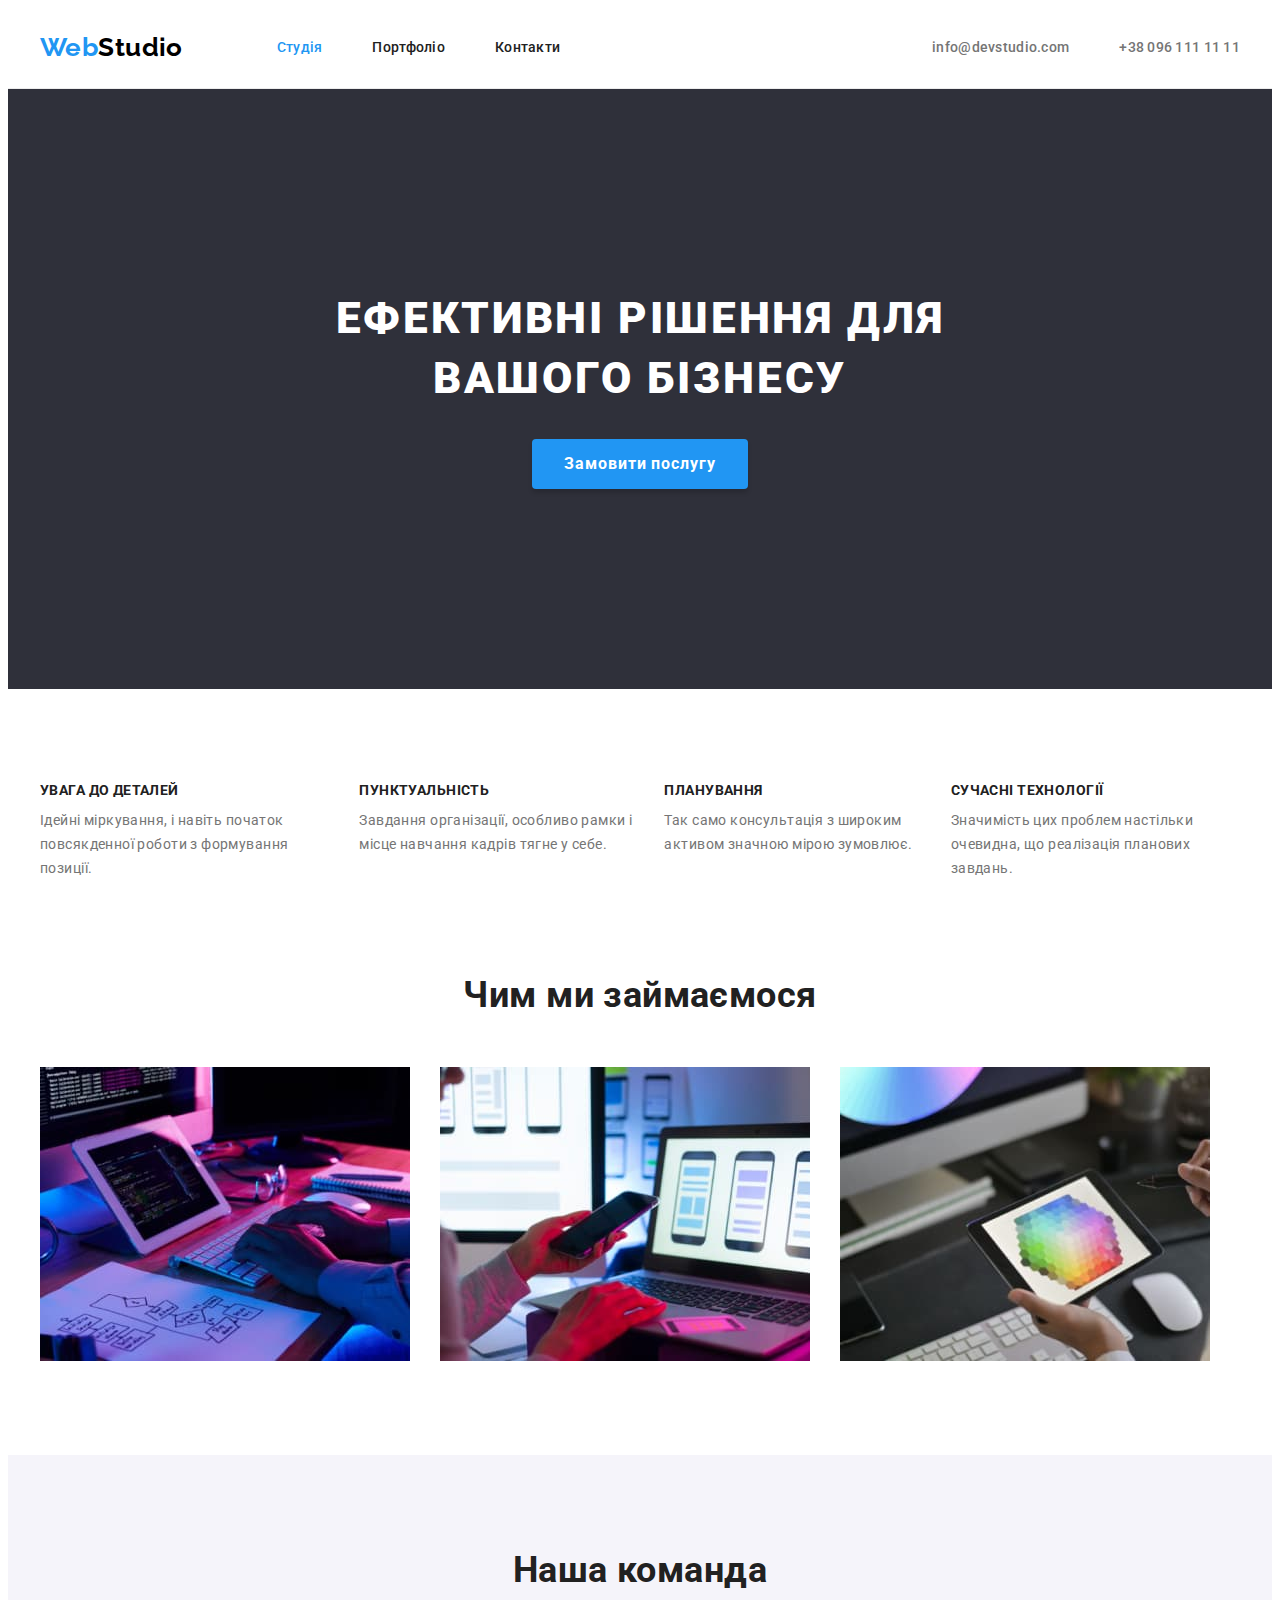
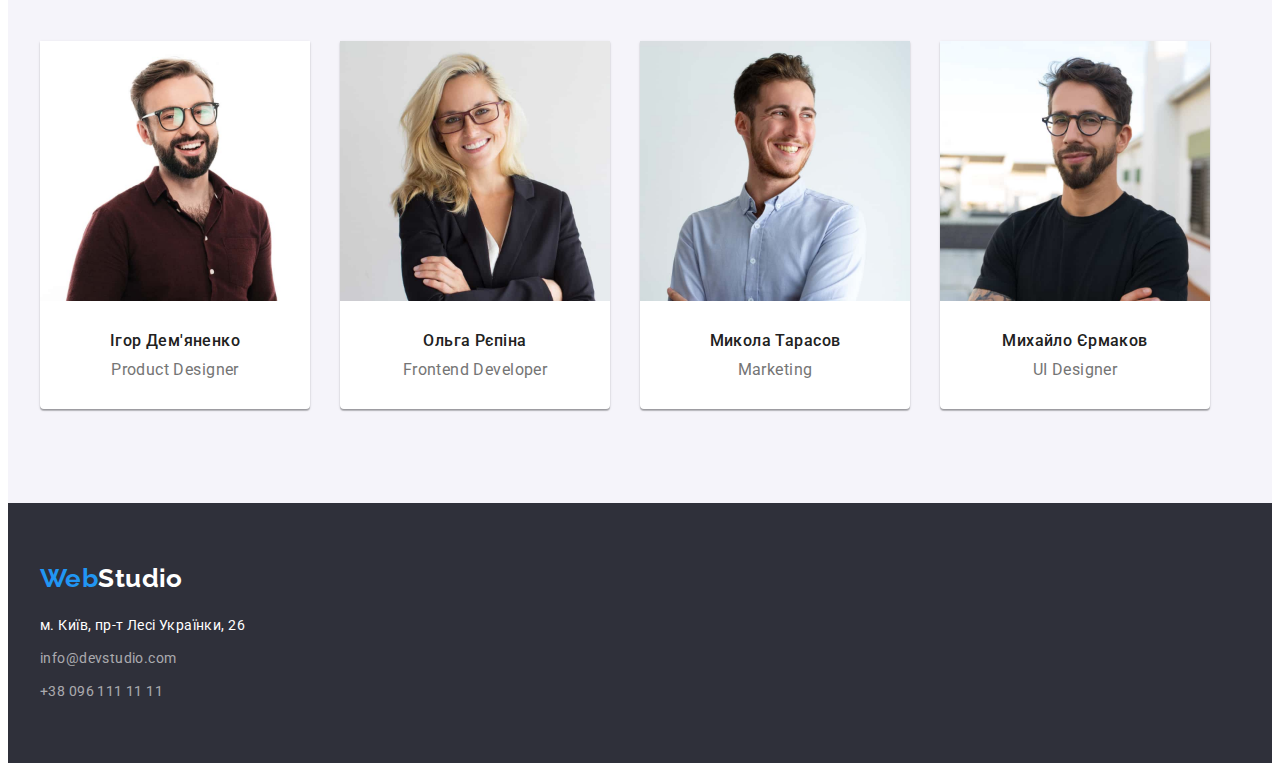
==== index.html @ c1cb9e40 "home_work #3" ====
<!DOCTYPE html>
<html lang="uk">
  <head>
    <meta charset="UTF-8" />
    <meta http-equiv="X-UA-Compatible" content="IE=edge" />
    <meta name="viewport" content="width=device-width, initial-scale=1.0" />
    <title>Document</title>
    <link rel="preconnect" href="https://fonts.googleapis.com" />
    <link rel="preconnect" href="https://fonts.gstatic.com" crossorigin />
    <link
      href="https://fonts.googleapis.com/css2?family=Raleway:wght@700&family=Roboto:wght@400;500;700;900&display=swap"
      rel="stylesheet"
    />
    <link
      rel="stylesheet"
      href="https://cdnjs.cloudflare.com/ajax/libs/modern-normalize/1.1.0/modern-normalize.min.css"
      integrity="sha512-wpPYUAdjBVSE4KJnH1VR1HeZfpl1ub8YT/NKx4PuQ5NmX2tKuGu6U/JRp5y+Y8XG2tV+wKQpNHVUX03MfMFn9Q=="
      crossorigin="anonymous"
      referrerpolicy="no-referrer"
    />
    <link rel="stylesheet" href="./css/style.css" />
  </head>
  <body>
    <!--Header-->
    <header class="header">
      <div class="container flex-header">
        <nav class="nav-list-logo">
          <a class="logo" href="./index.html" lang="en"
            >Web<span class="logo-black">Studio</span></a
          >
          <ul class="list nav-list">
            <li><a class="nav-item current" href="./index.html">Студія</a></li>
            <li><a class="nav-item" href="./portfolio.html">Портфоліо</a></li>
            <li><a class="nav-item" href="">Контакти</a></li>
          </ul>
        </nav>
        <ul class="list contacs-list">
          <li>
            <a class="nav-item contacs" href="mailto:info@devstudio.com"
              >info@devstudio.com</a
            >
          </li>
          <li>
            <a class="nav-item contacs" href="tel:+380961111111"
              >+38 096 111 11 11</a
            >
          </li>
        </ul>
      </div>
    </header>
    <!--Main-->
    <main>
      <!--Hero-->
      <section class="hero">
        <div class="container">
          <h1 class="hero-title">Ефективні рішення для вашого бізнесу</h1>
          <button class="button" type="button">Замовити послугу</button>
        </div>
      </section>
      <!--Our advantages-->
      <section class="advantages">
        <div class="container">
        <h2 class="visually-hidden">Наші переваги</h2>
        <ul class="list advantages-list">
          <li>
            <h3 class="secondary-title">УВАГА ДО ДЕТАЛЕЙ</h3>
            <p class="text">
              Ідейні міркування, і навіть початок повсякденної роботи з
              формування позиції.
            </p>
          </li>
          <li>
            <h3 class="secondary-title">ПУНКТУАЛЬНІСТЬ</h3>
            <p class="text">
              Завдання організації, особливо рамки і місце навчання кадрів тягне
              у себе.
            </p>
          </li>
          <li>
            <h3 class="secondary-title">ПЛАНУВАННЯ</h3>
            <p class="text">
              Так само консультація з широким активом значною мірою зумовлює.
            </p>
          </li>
          <li>
            <h3 class="secondary-title">СУЧАСНІ ТЕХНОЛОГІЇ</h3>
            <p class="text">
              Значимість цих проблем настільки очевидна, що реалізація планових
              завдань.
            </p>
          </li>
        </ul>
      </div>
      </section>
      <!--What do we do?-->
      <section class="examples">
        <div class="container">
        <h2 class="title">Чим ми займаємося</h2>
        <ul class="list examples-list">
          <li>
            <img
              src="./images/desktop.jpg"
              alt="десктопні технології"
              width="370"
              height="294"
            />
          </li>
          <li>
            <img
              src="./images/mobile.jpg"
              alt="мобільні технології"
              width="370"
              height="294"
            />
          </li>
          <li>
            <img
              src="./images/color.jpg"
              alt="глибина кольору"
              width="370"
              height="294"
            />
          </li>
        </ul>
      </section>
      <!--Our team-->
      <section class="team">
      <div class="container">
        <h2 class="title">Наша команда</h2>
        <ul class="list team-list">
          <li class="team-item">
            <img class="team-photo"
              src="./images/Igor.jpg"
              alt="Ігор Дем'яненко"
              width="270"
              height="260"
            />
            <div class="team-inform">
            <h3 class="team-title">Ігор Дем'яненко</h3>
            <p class="team-position">Product Designer</p>
          </div>
        </li>
          <li class="team-item">
            <img class="team-photo"
              src="./images/Olga.jpg"
              alt="Ольга Рєпіна"
              width="270"
              height="260"
            />
            <div class="team-inform">
            <h3 class="team-title">Ольга Рєпіна</h3>
            <p class="team-position">Frontend Developer</p>
          </div>
        </li>
          <li class="team-item">
            <img class="team-photo"
              src="./images/Mykola.jpg"
              alt="Микола Тарасов"
              width="270"
              height="260"
            />
            <div class="team-inform">
            <h3 class="team-title">Микола Тарасов</h3>
            <p class="team-position">Marketing</p>
          </div>
        </li>
          <li class="team-item">
            <img class="team-photo"
              src="./images/Myhailo.jpg"
              alt="Михайло Єрмаков"
              width="270"
              height="260"
            />
            <div class="team-inform">
            <h3 class="team-title">Михайло Єрмаков</h3>
            <p class="team-position">UI Designer</p>
          </div>
        </li>
        </ul>
      </div>
      </section>
    </main>
    <!--Footer-->
    <footer class="footer">
      <div class="container">
      <a class="logo logo-footer" href="./index.html" lang="en"
        >Web<span class="logo-white">Studio</span></a
      >
      <address class="address">
        <a
          class="address-item"
          href="https://goo.gl/maps/dqY5QBXwFPovs5Bk7"
          target="_blank"
          rel="noopener noreferrer nofollow"
        >
          м. Київ, пр-т Лесі Українки, 26</a
        >
        <ul class="list ">
          <li class="footer-address-list">
            <a class="address-list-item" href="mailto:info@devstudio.com"
              >info@devstudio.com</a
            >
          </li>
          <li class="footer-address-list">
            <a class="address-list-item" href="tel:+380961111111"
              >+38 096 111 11 11</a
            >
          </li>
        </ul>
      </address>
    </div>
    </footer>
  </body>
</html>
---- css/style.css ----
:root {
    --main-color: #757575;
    --title-color: #212121;
    --accent-color: #2196F3;
    --white-color: #FFFFFF;
    --background-color: #2F303A;
    --secondary-babackground-color: #F5F4FA;
    --card-background: #FFFFFF;
}

p,
h1,
h2,
h3,
h4,
h5,
h6 {
    margin: 0;
}

ul,
ol {
    margin: 0;
    padding-left: 0;
}

button {
    cursor: pointer;
}

address {
    font-style: normal;
}

img {
    display: block;
}



body {
    font-family: 'Roboto', sans-serif;
    font-weight: 400;
    font-size: 14px;
    line-height: 1.71;
    letter-spacing: 0.03em;

    color: var(--main-color);
    background-color: var(--white-color);
}

.container {
    width: 1200px;
    padding-left: 15px;
    padding-right: 15px;
    margin: 0 auto;
}

/* Header */
.header {
    padding-top: 24px;
    padding-bottom: 25px;
    border-bottom: 1px solid #ECECEC;
}


.logo {
    display: inline-block;

    font-family: 'Raleway', sans-serif;
    font-weight: 700;
    font-size: 26px;
    line-height: 1.19;
    text-decoration: none;

    color: var(--accent-color);

    margin-right: 94px;

}

.logo-black {
    color: #000000;
}

.list {
    list-style: none;
}

.nav-list {
    display: flex;
    gap: 50px;
}

.contacs-list {
    display: flex;
    gap: 50px;
    margin-left: auto;
}

.nav-list-logo {
    display: flex;
    align-items: center;
}

.flex-header {
    display: flex;
    align-items: center;
}

.nav-item {
    font-family: inherit;
    font-weight: 500;
    line-height: 1.14;
    letter-spacing: 0.02em;
    text-decoration: none;

    color: var(--title-color);
}

.nav-item:hover,
.nav-item:focus {
    color: var(--accent-color);
}

.contacs {
    color: var(--main-color);
}

.current {
    color: var(--accent-color);
}

/* Hero */

.hero {
    background-color: var(--background-color);
    text-align: center;
    padding-top: 200px;
    padding-bottom: 200px;
}

.hero-title {
    font-weight: 900;
    font-size: 44px;
    line-height: 1.36;
    text-align: center;
    letter-spacing: 0.06em;
    text-transform: uppercase;

    color: var(--white-color);

    margin-bottom: 30px;
    margin-left: auto;
    margin-right: auto;

    max-width: 696px;
}

.button {
    font-family: inherit;
    font-weight: 700;
    font-size: 16px;
    line-height: 1.88;
    letter-spacing: 0.06em;
    cursor: pointer;
    border: none;
    border-radius: 4px;
    box-shadow: 0px 4px 4px rgba(0, 0, 0, 0.15);

    color: var(--white-color);
    background-color: var(--accent-color);
    padding: 10px 32px;

}


/* Our advantages */


.advantages {
    padding-top: 94px;
    padding-bottom: 94px;
}


.visually-hidden {
    position: absolute;
    width: 1px;
    height: 1px;
    margin: -1px;
    border: 0;
    padding: 0;

    white-space: nowrap;
    clip-path: inset(100%);
    clip: rect(0 0 0 0);
    overflow: hidden;
}

.advantages-list {
    display: flex;
    gap: 30px;
}

.secondary-title {
    font-size: 14px;
    line-height: 1.14;
    text-transform: uppercase;

    color: var(--title-color);
    margin-bottom: 10px;
}


/* What do we do? */

.examples {
    text-align: center;
    padding-bottom: 94px;
}


.title {
    font-size: 36px;
    line-height: 1.17;

    color: var(--title-color);
    margin-bottom: 50px;
}

.examples-list {
    display: flex;
    gap: 30px;
}


/* Our team */

.team {
    background: var(--secondary-babackground-color);
    text-align: center;
    padding-top: 94px;
    padding-bottom: 94px;
}

.team-list {
    display: flex;
    gap: 30px;
}


.team-item {
    width: calc((100%-90px)/4);
    /* height: 368px; */

    background: var(--card-background);

    box-shadow: 0px 1px 3px rgba(0, 0, 0, 0.12),
        0px 1px 1px rgba(0, 0, 0, 0.14),
        0px 2px 1px rgba(0, 0, 0, 0.2);
    border-radius: 0px 0px 4px 4px;
}



.team-inform {
    padding-top: 30px;
    padding-bottom: 30px;
}

.team-title {
    font-weight: 500;
    font-size: 16px;
    line-height: 1.19;

    color: var(--title-color);
    margin-bottom: 10px;
}

.team-position {
    font-size: 16px;
    line-height: 1.19;
}


/* Footer */

.footer {
    background-color: var(--background-color);
    padding-top: 60px;
    padding-bottom: 60px;
}

.logo-footer {
    margin-bottom: 20px;
    margin-right: 0;
}

.logo-white {
    color: var(--white-color);
}


.address-item,
.address-list-item {
    text-decoration: none;
    font-style: normal;

    color: var(--white-color);
}


.footer-address-list {
    margin-top: 9px;
}

.address-list-item {
    color: rgba(255, 255, 255, 0.6);
}

.address-item:hover,
.address-item:focus,
.address-list-item:hover,
.address-list-item:focus {
    color: var(--accent-color);
}



/* Portfolio */

.portfolio {
    padding-top: 94px;
    padding-bottom: 94px;
}

.portfolio-button-list {
    margin-bottom: 50px;
    display: flex;
    gap: 8px;
    justify-content: center;
}


.portfolio-button {
    font-family: inherit;
    font-weight: 500;
    font-size: 16px;
    line-height: 1.62;
    letter-spacing: 0.03em;
    border: 1px transparent;
    border-radius: 4px;
    cursor: pointer;

    color: var(--title-color);
    background-color: var(--secondary-babackground-color);

    padding: 6px 22px;
    min-width: 73px;
}

.portfolio-button:hover,
.portfolio-button:focus {
    background-color: var(--accent-color);
    color: var(--white-color);

    box-shadow: 0px 3px 1px rgba(0, 0, 0, 0.1), 0px 1px 2px rgba(0, 0, 0, 0.08), 0px 2px 2px rgba(0, 0, 0, 0.12);
}

.portfolio-item {
    width: calc((100% - 60px) / 3);
}

.portfolio-list {
    display: flex;
    flex-wrap: wrap;
    gap: 30px;
}


.portfolio-inform {
    padding: 20px 24px;
    border-left: 1px solid #EEEEEE;
    border-right: 1px solid #EEEEEE;
    border-bottom: 1px solid #EEEEEE;
}

.portfolio-title {
    font-size: 18px;
    line-height: 2;
    letter-spacing: 0.06em;

    color: var(--title-color);

    margin-bottom: 4px;
}

.portfolio-text {
    font-size: 16px;
    line-height: 1.88;


}
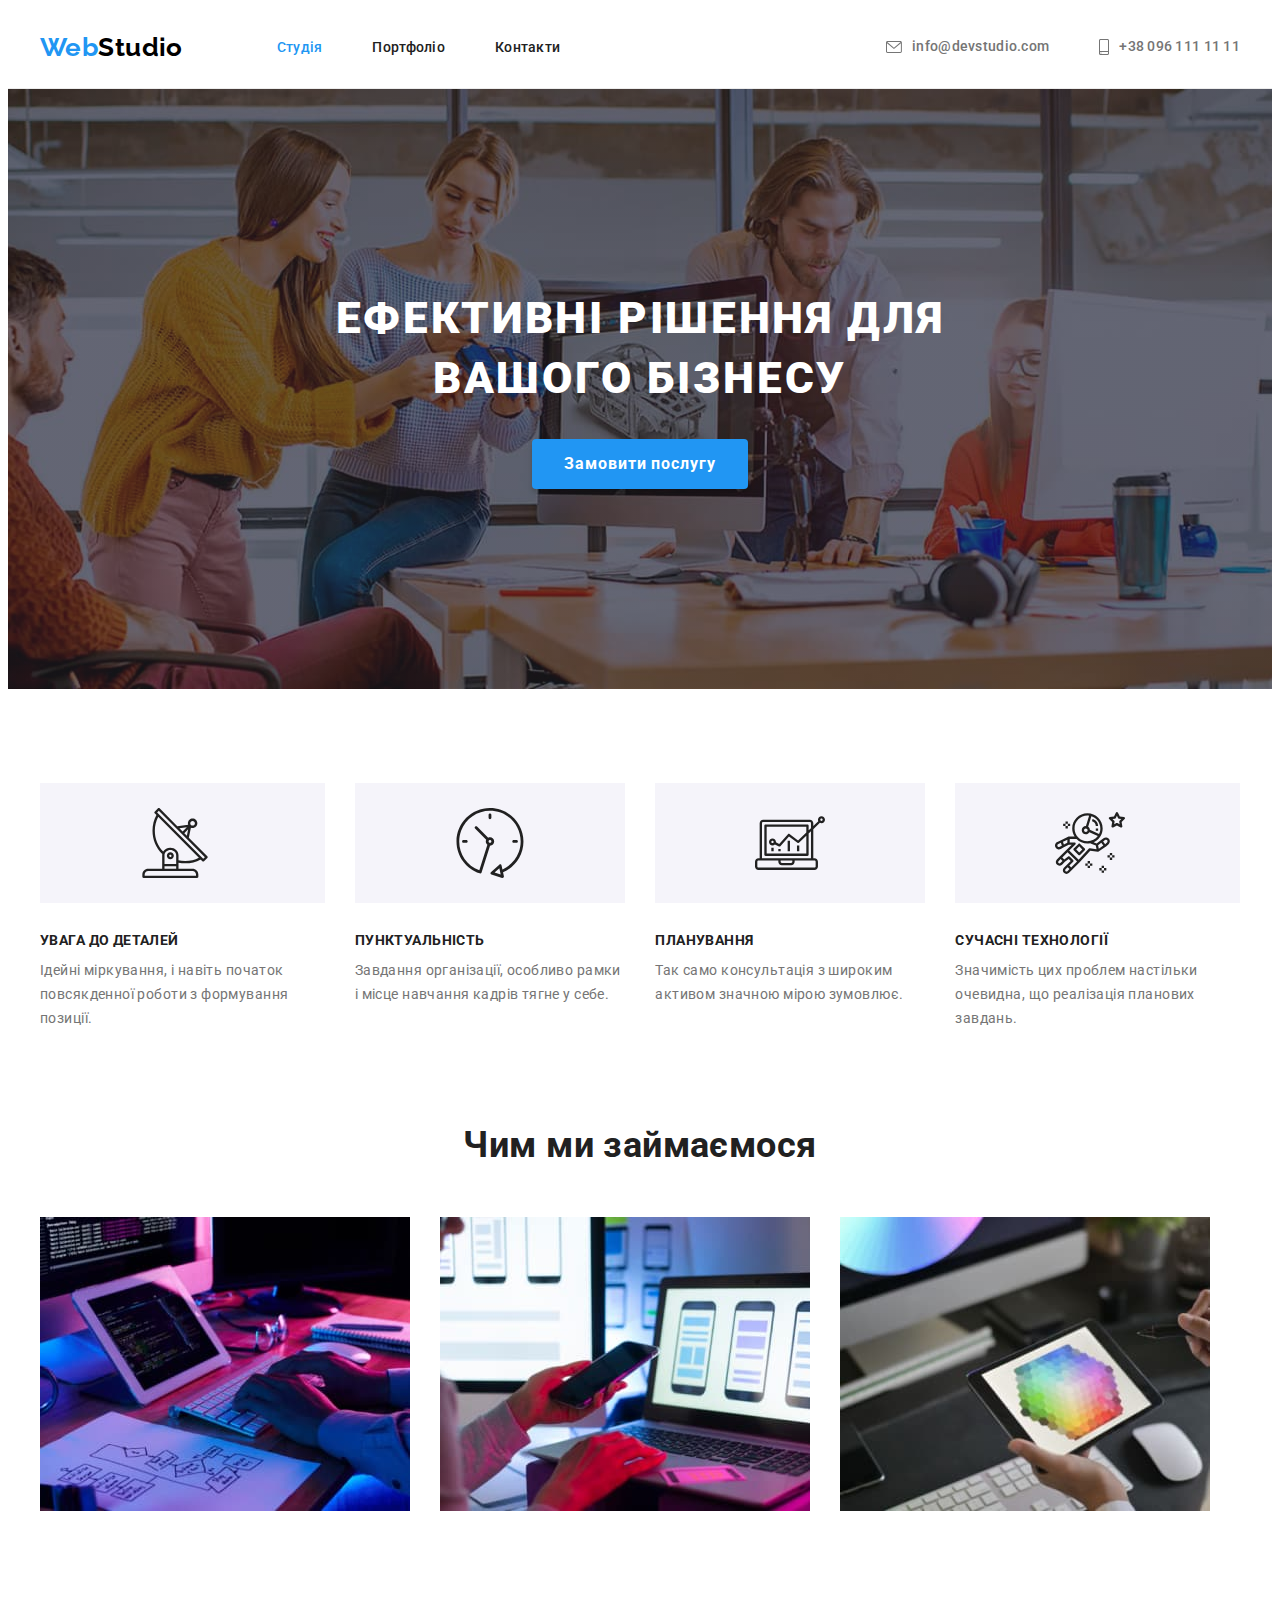
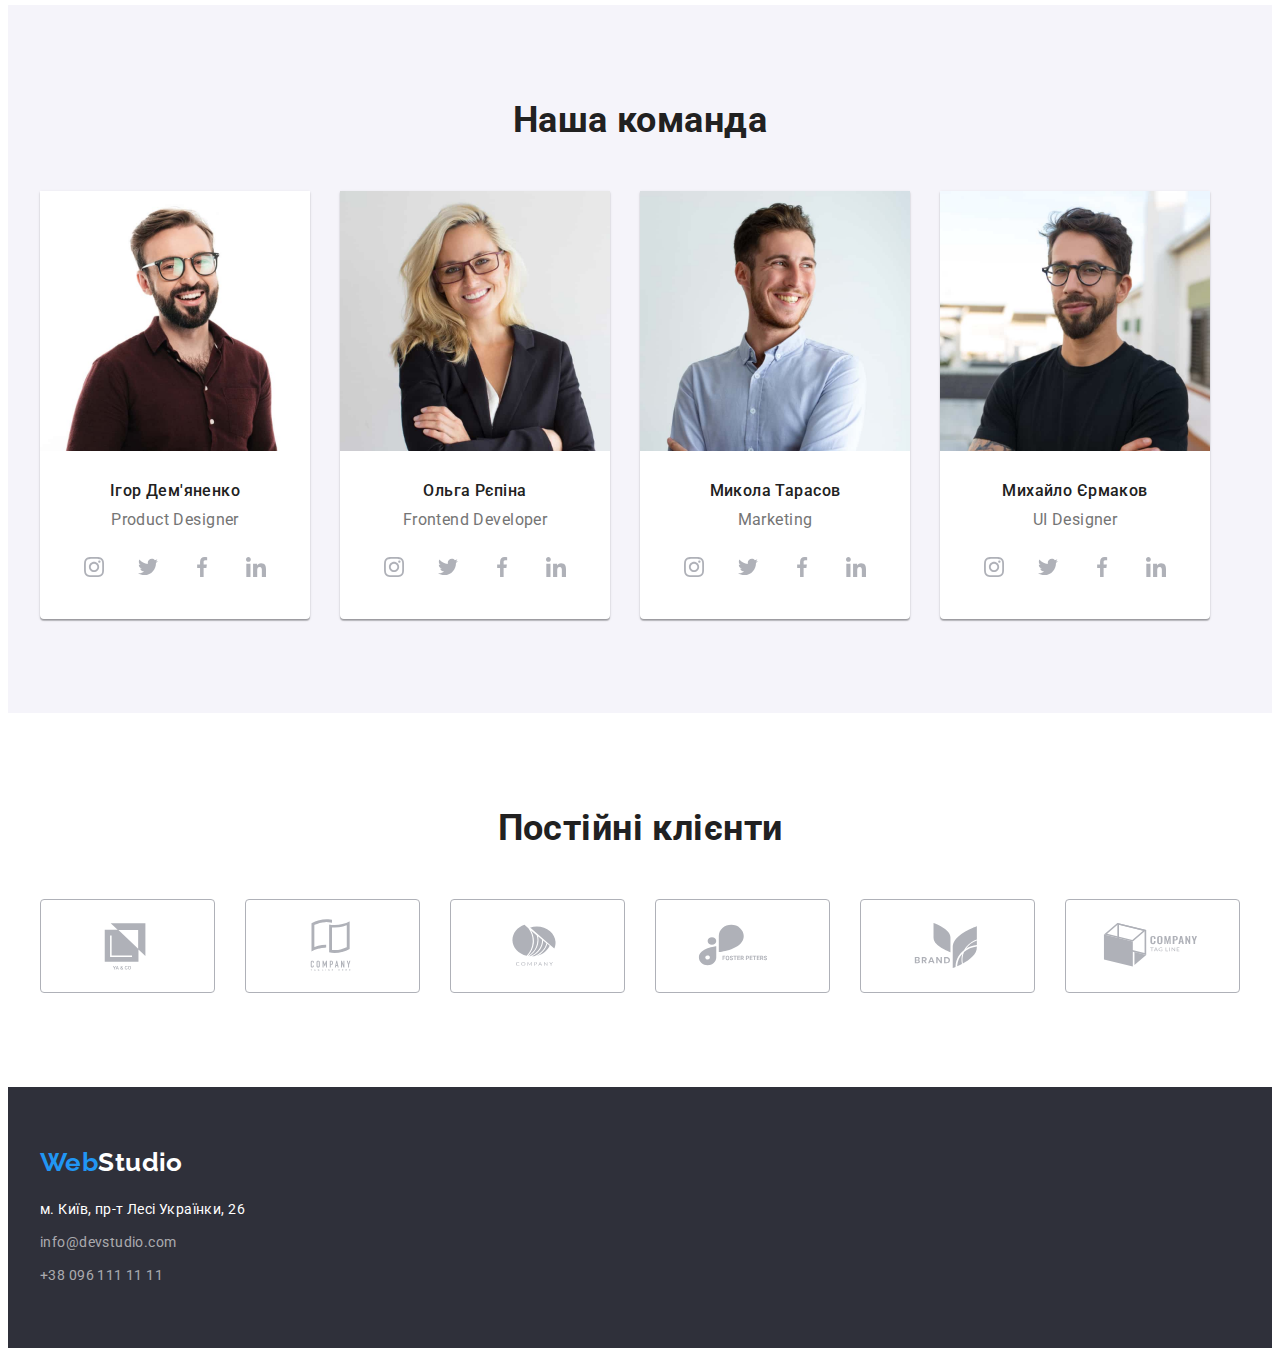
==== commit 6508b727: "index" ====
--- a/index.html
+++ b/index.html
@@ -34,16 +34,26 @@
             <li><a class="nav-item" href="">Контакти</a></li>
           </ul>
         </nav>
-        <ul class="list contacs-list">
-          <li>
-            <a class="nav-item contacs" href="mailto:info@devstudio.com"
-              >info@devstudio.com</a
+            <ul class="list contacs-list">
+          <li>
+            <div class="li">
+               <a class="nav-item contacs nav-icon" href="mailto:info@devstudio.com">  
+                <svg class="svg-mail" width="16px" height="12px">
+                <use href="./images/symbol-defs.svg#icon-envelope"></use>
+              </svg>
+              info@devstudio.com</a
             >
-          </li>
-          <li>
-            <a class="nav-item contacs" href="tel:+380961111111"
-              >+38 096 111 11 11</a
+          </div>
+          </li>
+          <li>
+            <div class="li">
+            <a class="nav-item contacs nav-icon" href="tel:+380961111111">
+              <svg class="svg-tel" width="10px" height="16px">
+                <use href="./images/symbol-defs.svg#icon-smartphone"></use>
+              </svg>
+              +38 096 111 11 11</a
             >
+          </div>
           </li>
         </ul>
       </div>
@@ -62,27 +72,43 @@
         <div class="container">
         <h2 class="visually-hidden">Наші переваги</h2>
         <ul class="list advantages-list">
-          <li>
-            <h3 class="secondary-title">УВАГА ДО ДЕТАЛЕЙ</h3>
+          <li class="advantages-item">
+            <a class="advantages-link" href="">
+              <svg class="advantages-icon" width="70px" height="70px">
+                <use href="./images/symbol-defs.svg#icon-antenna"></use>
+              </svg></a>
+                     <h3 class="secondary-title">УВАГА ДО ДЕТАЛЕЙ</h3>
             <p class="text">
               Ідейні міркування, і навіть початок повсякденної роботи з
               формування позиції.
             </p>
           </li>
-          <li>
+          <li class="advantages-item">
+            <a class="advantages-link" href="">
+              <svg class="advantages-icon" width="70px" height="70px">
+                <use href="./images/symbol-defs.svg#icon-clock"></use>
+              </svg></a>
             <h3 class="secondary-title">ПУНКТУАЛЬНІСТЬ</h3>
             <p class="text">
               Завдання організації, особливо рамки і місце навчання кадрів тягне
               у себе.
             </p>
           </li>
-          <li>
+          <li class="advantages-item">
+            <a class="advantages-link" href="">
+              <svg class="advantages-icon" width="70px" height="70px">
+                <use href="./images/symbol-defs.svg#icon-diagram"></use>
+              </svg></a>
             <h3 class="secondary-title">ПЛАНУВАННЯ</h3>
-            <p class="text">
+       <p class="text">
               Так само консультація з широким активом значною мірою зумовлює.
             </p>
           </li>
-          <li>
+          <li class="advantages-item">
+            <a class="advantages-link" href="">
+              <svg class="advantages-icon" width="70px" height="70px">
+                <use href="./images/symbol-defs.svg#icon-astronaut"></use>
+              </svg></a>
             <h3 class="secondary-title">СУЧАСНІ ТЕХНОЛОГІЇ</h3>
             <p class="text">
               Значимість цих проблем настільки очевидна, що реалізація планових
@@ -138,6 +164,36 @@
             <div class="team-inform">
             <h3 class="team-title">Ігор Дем'яненко</h3>
             <p class="team-position">Product Designer</p>
+            <ul class="list team-networks">
+              <li class="team-networks-item">
+                <a class="team-networks-link" href="">
+                  <svg class="team-networks-icons" width="20px" height="20px">
+                    <use href="./images/symbol-defs.svg#icon-instagram">
+                    </use>
+                  </svg>
+                </a></li>
+                <li class="team-networks-item">
+                  <a class="team-networks-link" href="">
+                    <svg class="team-networks-icons" width="20px" height="20px">
+                      <use href="./images/symbol-defs.svg#icon-twitter">
+                        </use>
+                    </svg>
+                  </a></li>
+                  <li class="team-networks-item">
+                    <a class="team-networks-link" href="">
+                      <svg class="team-networks-icons" width="20px" height="20px">
+                        <use href="./images/symbol-defs.svg#icon-facebook">
+                            </use>
+                      </svg>
+                    </a></li>
+                    <li class="team-networks-item">
+                      <a class="team-networks-link" href="">
+                        <svg class="team-networks-icons" width="20px" height="20px">
+                          <use href="./images/symbol-defs.svg#icon-linkedin">
+                                </use>
+                        </svg>
+                      </a></li>
+            </ul>
           </div>
         </li>
           <li class="team-item">
@@ -150,6 +206,36 @@
             <div class="team-inform">
             <h3 class="team-title">Ольга Рєпіна</h3>
             <p class="team-position">Frontend Developer</p>
+            <ul class="list team-networks">
+              <li class="team-networks-item">
+                <a class="team-networks-link" href="">
+                  <svg class="team-networks-icons" width="20px" height="20px">
+                    <use href="./images/symbol-defs.svg#icon-instagram">
+                    </use>
+                  </svg>
+                </a></li>
+                <li class="team-networks-item">
+                  <a class="team-networks-link" href="">
+                    <svg class="team-networks-icons" width="20px" height="20px">
+                      <use href="./images/symbol-defs.svg#icon-twitter">
+                        </use>
+                    </svg>
+                  </a></li>
+                  <li class="team-networks-item">
+                    <a class="team-networks-link" href="">
+                      <svg class="team-networks-icons" width="20px" height="20px">
+                        <use href="./images/symbol-defs.svg#icon-facebook">
+                            </use>
+                      </svg>
+                    </a></li>
+                    <li class="team-networks-item">
+                      <a class="team-networks-link" href="">
+                        <svg class="team-networks-icons" width="20px" height="20px">
+                          <use href="./images/symbol-defs.svg#icon-linkedin">
+                                </use>
+                        </svg>
+                      </a></li>
+            </ul>
           </div>
         </li>
           <li class="team-item">
@@ -162,6 +248,36 @@
             <div class="team-inform">
             <h3 class="team-title">Микола Тарасов</h3>
             <p class="team-position">Marketing</p>
+            <ul class="list team-networks">
+              <li class="team-networks-item">
+                <a class="team-networks-link" href="">
+                  <svg class="team-networks-icons" width="20px" height="20px">
+                    <use href="./images/symbol-defs.svg#icon-instagram">
+                    </use>
+                  </svg>
+                </a></li>
+                <li class="team-networks-item">
+                  <a class="team-networks-link" href="">
+                    <svg class="team-networks-icons" width="20px" height="20px">
+                      <use href="./images/symbol-defs.svg#icon-twitter">
+                        </use>
+                    </svg>
+                  </a></li>
+                  <li class="team-networks-item">
+                    <a class="team-networks-link" href="">
+                      <svg class="team-networks-icons" width="20px" height="20px">
+                        <use href="./images/symbol-defs.svg#icon-facebook">
+                            </use>
+                      </svg>
+                    </a></li>
+                    <li class="team-networks-item">
+                      <a class="team-networks-link" href="">
+                        <svg class="team-networks-icons" width="20px" height="20px">
+                          <use href="./images/symbol-defs.svg#icon-linkedin">
+                                </use>
+                        </svg>
+                      </a></li>
+            </ul>
           </div>
         </li>
           <li class="team-item">
@@ -174,10 +290,79 @@
             <div class="team-inform">
             <h3 class="team-title">Михайло Єрмаков</h3>
             <p class="team-position">UI Designer</p>
+            <ul class="list team-networks">
+              <li class="team-networks-item">
+                <a class="team-networks-link" href="">
+                  <svg class="team-networks-icons" width="20px" height="20px">
+                    <use href="./images/symbol-defs.svg#icon-instagram">
+                    </use>
+                  </svg>
+                </a></li>
+                <li class="team-networks-item">
+                  <a class="team-networks-link" href="">
+                    <svg class="team-networks-icons" width="20px" height="20px">
+                      <use href="./images/symbol-defs.svg#icon-twitter">
+                        </use>
+                    </svg>
+                  </a></li>
+                  <li class="team-networks-item">
+                    <a class="team-networks-link" href="">
+                      <svg class="team-networks-icons" width="20px" height="20px">
+                        <use href="./images/symbol-defs.svg#icon-facebook">
+                            </use>
+                      </svg>
+                    </a></li>
+                    <li class="team-networks-item">
+                      <a class="team-networks-link" href="">
+                        <svg class="team-networks-icons" width="20px" height="20px">
+                          <use href="./images/symbol-defs.svg#icon-linkedin">
+                                </use>
+                        </svg>
+                      </a></li>
+            </ul>
           </div>
         </li>
         </ul>
       </div>
+      </section>
+      <!-- Customers -->
+      <section class="customers">
+        <div class="container">
+          <h2 class="title">Постійні клієнти</h2>
+          <ul class="list customers-list">
+            <li class="customers-button">
+              <a class="customers-link" href="">
+              <svg class="customers-icon" >
+                <use href="./images/symbol-defs.svg#icon-Logo-5"></use>
+              </svg></a>
+            </li>
+            <li class="customers-button">
+              <a class="customers-link" href="">
+              <svg class="customers-icon"><use href="./images/symbol-defs.svg#icon-Logo-4"></use>
+              </svg></a>
+            </li>
+            <li class="customers-button">
+              <a class="customers-link" href="">
+              <svg class="customers-icon"><use href="./images/symbol-defs.svg#icon-Logo-3"></use>
+              </svg></a>
+            </li>
+            <li class="customers-button">
+              <a class="customers-link" href="">
+              <svg class="customers-icon"><use href="./images/symbol-defs.svg#icon-Logo-6"></use>
+              </svg></a>
+            </li>
+            <li class="customers-button">
+              <a class="customers-link" href="">
+              <svg class="customers-icon"><use href="./images/symbol-defs.svg#icon-Logo-1"></use>
+              </svg></a>
+            </li>
+            <li class="customers-button">
+              <a class="customers-link" href="">
+              <svg class="customers-icon"><use href="./images/symbol-defs.svg#icon-Logo-2"></use>
+              </svg></a>
+            </li>
+          </ul>
+        </div>
       </section>
     </main>
     <!--Footer-->
--- a/css/style.css
+++ b/css/style.css
@@ -6,6 +6,7 @@
     --background-color: #2F303A;
     --secondary-babackground-color: #F5F4FA;
     --card-background: #FFFFFF;
+    --icon-color: #AFB1B8;
 }
 
 p,
@@ -49,6 +50,7 @@
     background-color: var(--white-color);
 }
 
+
 .container {
     width: 1200px;
     padding-left: 15px;
@@ -127,14 +129,57 @@
     color: var(--main-color);
 }
 
+
+.nav-icon {
+    display: flex;
+    align-content: center;
+    align-items: center;
+    justify-content: center;
+    gap: 10px;
+}
+
 .current {
     color: var(--accent-color);
 }
 
+
+
+.svg-mail,
+.svg-tel {
+    fill: var(--main-color);
+}
+
+
+.li {
+    text-decoration: none;
+    display: flex;
+    align-content: center;
+    align-items: center;
+    justify-content: center;
+    gap: 10px;
+}
+
+
+.nav-item:hover .svg-mail,
+.nav-item:focus .svg-mail {
+    fill: var(--accent-color);
+}
+
+.nav-item:hover .svg-tel,
+.nav-item:focus .svg-tel {
+    fill: var(--accent-color);
+}
+
+
+
 /* Hero */
 
 .hero {
     background-color: var(--background-color);
+    background-image: linear-gradient(rgba(47, 48, 58, 0.4), rgba(47, 48, 58, 0.4)), url(../images/hero-bg.jpg);
+    background-repeat: no-repeat;
+    background-position: center;
+    background-size: cover;
     text-align: center;
     padding-top: 200px;
     padding-bottom: 200px;
@@ -203,6 +248,23 @@
     gap: 30px;
 }
 
+.advantages-link {
+    display: flex;
+    padding: 25px 100px;
+    background-color: var(--secondary-babackground-color);
+    margin-bottom: 30px;
+}
+
+.advantages-icon {
+    fill: var(--title-color);
+}
+
+
+.advantages-item {
+    background-position: center;
+
+}
+
 .secondary-title {
     font-size: 14px;
     line-height: 1.14;
@@ -252,7 +314,6 @@
 
 .team-item {
     width: calc((100%-90px)/4);
-    /* height: 368px; */
 
     background: var(--card-background);
 
@@ -281,6 +342,86 @@
 .team-position {
     font-size: 16px;
     line-height: 1.19;
+}
+
+.team-networks {
+    display: flex;
+    align-items: center;
+    justify-content: center;
+    gap: 10px;
+    margin-top: 16px;
+}
+
+.team-networks-link {
+    width: 44px;
+    height: 44px;
+    border-radius: 50%;
+    color: var(--white-color);
+    display: flex;
+    align-items: center;
+    justify-content: center;
+}
+
+.team-networks-link:hover,
+.team-networks-link:focus {
+    background-color: #2196F3;
+}
+
+.team-networks-icons {
+    fill: #AFB1B8;
+}
+
+
+.team-networks-link:hover .team-networks-icons,
+.team-networks-link:focus .team-networks-icons {
+    fill: var(--white-color);
+
+}
+
+/* Customers */
+
+.customers {
+    text-align: center;
+    padding-top: 94px;
+    padding-bottom: 94px;
+}
+
+.customers-list {
+    display: flex;
+    gap: 30px;
+}
+
+.customers-button {
+    border: 1px solid var(--icon-color);
+    padding: 16px 32px;
+    border-radius: 4px;
+    width: calc((100% - 150px) / 6);
+}
+
+
+.customers-link {
+    display: flex;
+    justify-content: center;
+    align-items: center;
+    width: 106px;
+    height: 60px;
+    color: var(--icon-color);
+}
+
+.customers-icon {
+    fill: currentColor;
+}
+
+.customers-button:hover,
+.customers-button:focus {
+    border-color: var(--accent-color);
+}
+
+.customers-button:hover .customers-link,
+.customers-button:focus .customers-link {
+    color: var(--accent-color);
+
+
 }
 
 
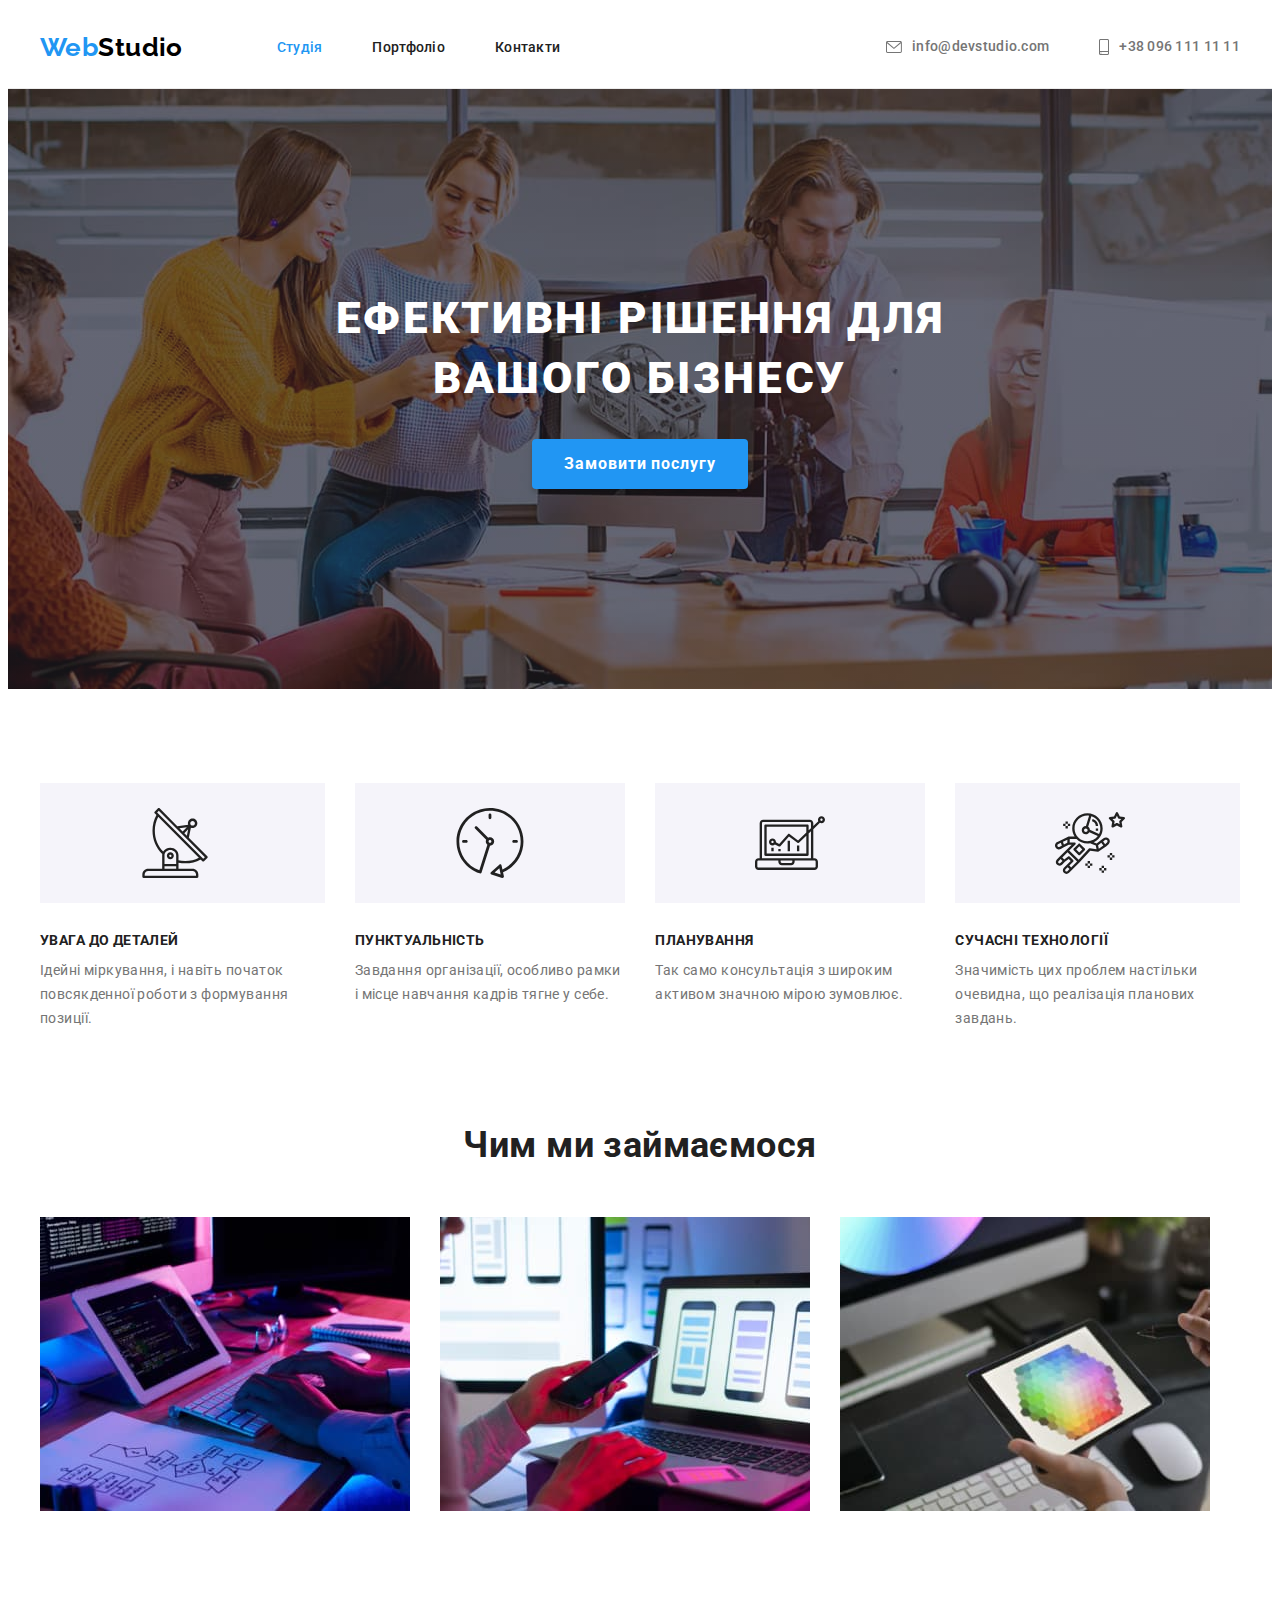
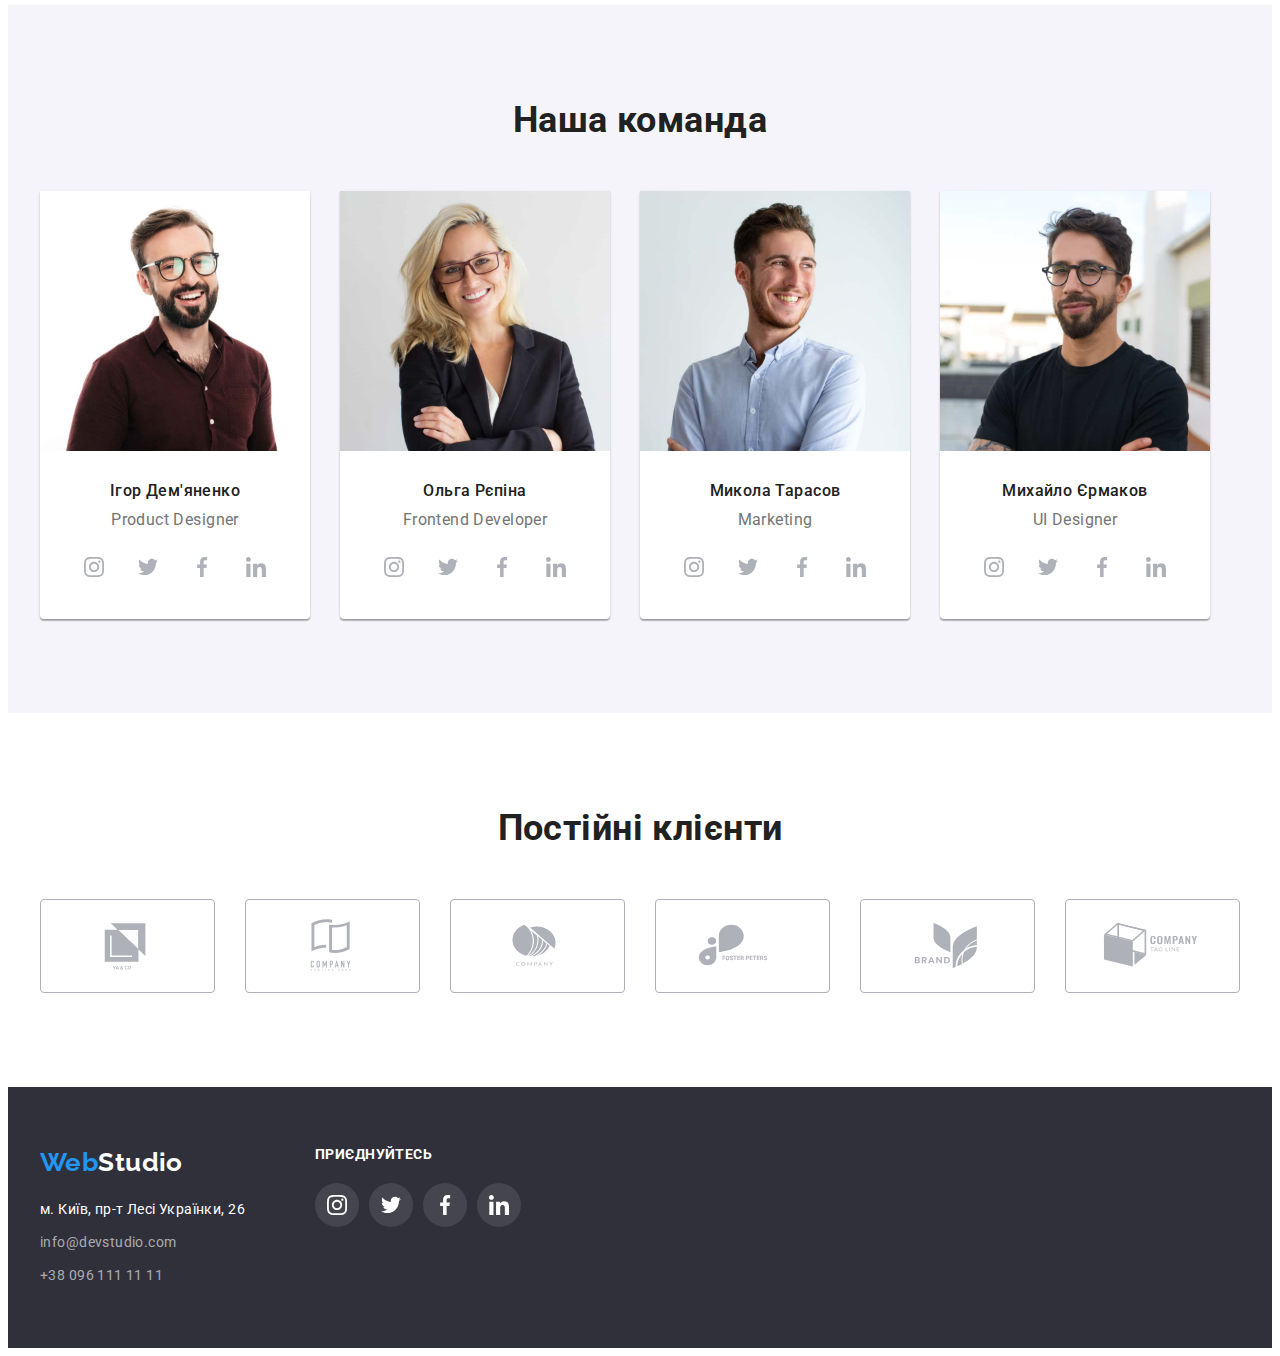
==== commit 5e670d49: "svg" ====
--- a/index.html
+++ b/index.html
@@ -367,8 +367,9 @@
     </main>
     <!--Footer-->
     <footer class="footer">
-      <div class="container">
-      <a class="logo logo-footer" href="./index.html" lang="en"
+      <div class="container footer-flex">
+        <div>
+        <a class="logo logo-footer" href="./index.html" lang="en"
         >Web<span class="logo-white">Studio</span></a
       >
       <address class="address">
@@ -393,7 +394,41 @@
           </li>
         </ul>
       </address>
+      </div>
+    <div class="join-content">
+      <p class="join">приєднуйтесь</p>
+      <ul class="list join-list">
+        <li class="join-item">
+          <a class="join-link" href="">
+            <svg class="join-icon"  width="20px" height="20px">
+              <use href="./images/symbol-defs.svg#icon-instagram" 
+            ></use>
+            </svg>
+          </a></li>
+        <li class="join-item">
+          <a class="join-link" href="">
+            <svg class="join-icon"  width="20px" height="20px">
+              <use href="./images/symbol-defs.svg#icon-twitter" 
+            ></use>
+            </svg>
+        </a></li>
+        <li class="join-item">
+          <a class="join-link" href="">
+            <svg class="join-icon"  width="20px" height="20px">
+              <use href="./images/symbol-defs.svg#icon-facebook" 
+            ></use>
+            </svg>
+        </a></li>
+        <li class="join-item">
+          <a class="join-link" href="">
+            <svg class="join-icon"  width="20px" height="20px">
+              <use href="./images/symbol-defs.svg#icon-linkedin" 
+            ></use>
+            </svg>
+        </a></li>
+      </ul>
     </div>
+  </div>
     </footer>
   </body>
 </html>
--- a/css/style.css
+++ b/css/style.css
@@ -360,23 +360,20 @@
     display: flex;
     align-items: center;
     justify-content: center;
+    color: var(--icon-color);
+}
+
+.team-networks-icons {
+    fill: currentColor;
 }
 
 .team-networks-link:hover,
 .team-networks-link:focus {
     background-color: #2196F3;
-}
-
-.team-networks-icons {
-    fill: #AFB1B8;
-}
-
-
-.team-networks-link:hover .team-networks-icons,
-.team-networks-link:focus .team-networks-icons {
-    fill: var(--white-color);
-
-}
+    color: var(--white-color);
+}
+
+
 
 /* Customers */
 
@@ -467,7 +464,48 @@
     color: var(--accent-color);
 }
 
-
+.join-list {
+    display: flex;
+    justify-content: center;
+    align-items: center;
+    gap: 10px;
+}
+
+.join {
+    color: var(--white-color);
+    font-weight: 700;
+    line-height: 1.14;
+    text-transform: uppercase;
+    margin-bottom: 20px;
+    /* -webkit-text-stroke: 1px #000000;
+    text-shadow: 0px 4px 4px rgba(0, 0, 0, 0.25); */
+}
+
+.join-link {
+    display: flex;
+    justify-content: center;
+    align-items: center;
+    width: 44px;
+    height: 44px;
+    border-radius: 50%;
+    background-color: rgba(255, 255, 255, 0.1);
+    color: var(--white-color);
+}
+
+.join-icon {
+    fill: currentColor;
+}
+
+.join-link:hover,
+.join-link:focus {
+    background-color: var(--accent-color);
+}
+
+.footer-flex {
+    display: flex;
+    gap: 70px;
+
+}
 
 /* Portfolio */
 
@@ -540,6 +578,9 @@
 .portfolio-text {
     font-size: 16px;
     line-height: 1.88;
-
-
+}
+
+.portfolio-item:hover,
+.portfolio-item:focus {
+    box-shadow: 0px 1px 1px rgba(0, 0, 0, 0.12), 0px 4px 4px rgba(0, 0, 0, 0.06), 1px 4px 6px rgba(0, 0, 0, 0.16);
 }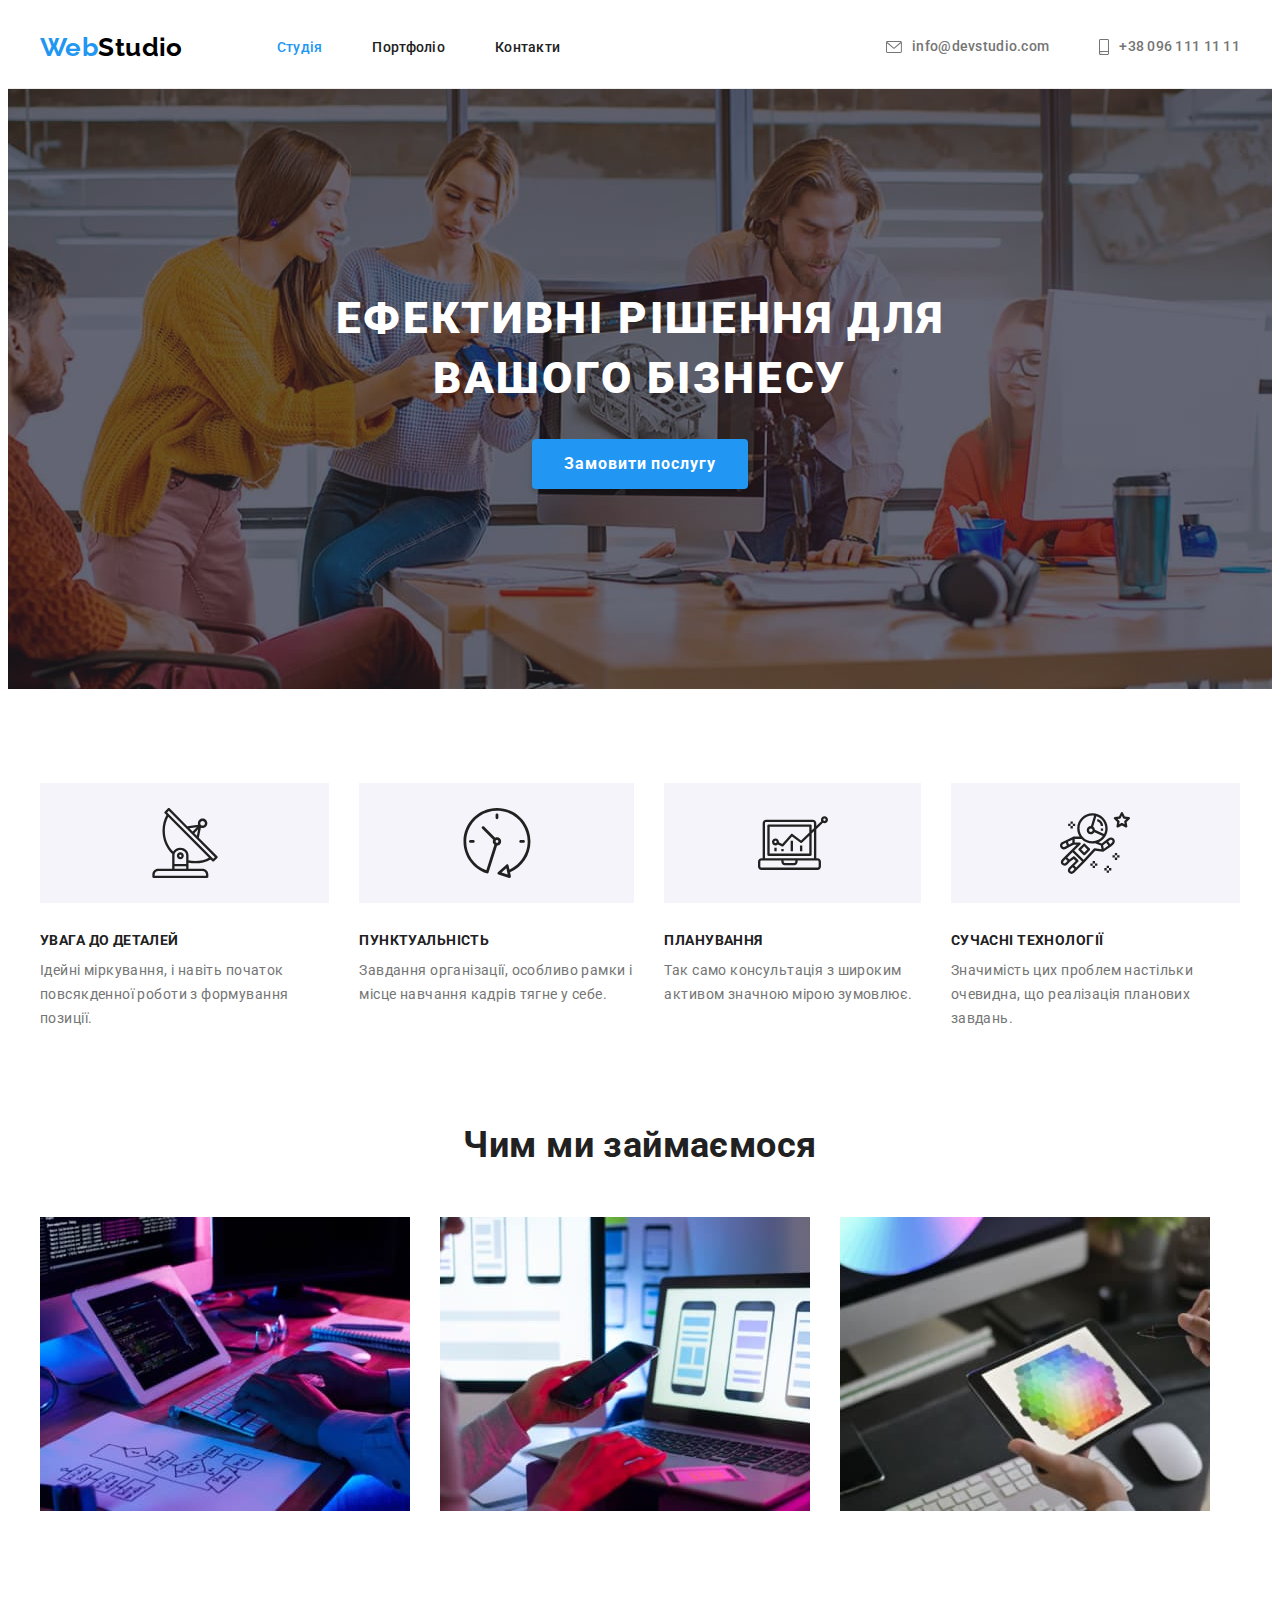
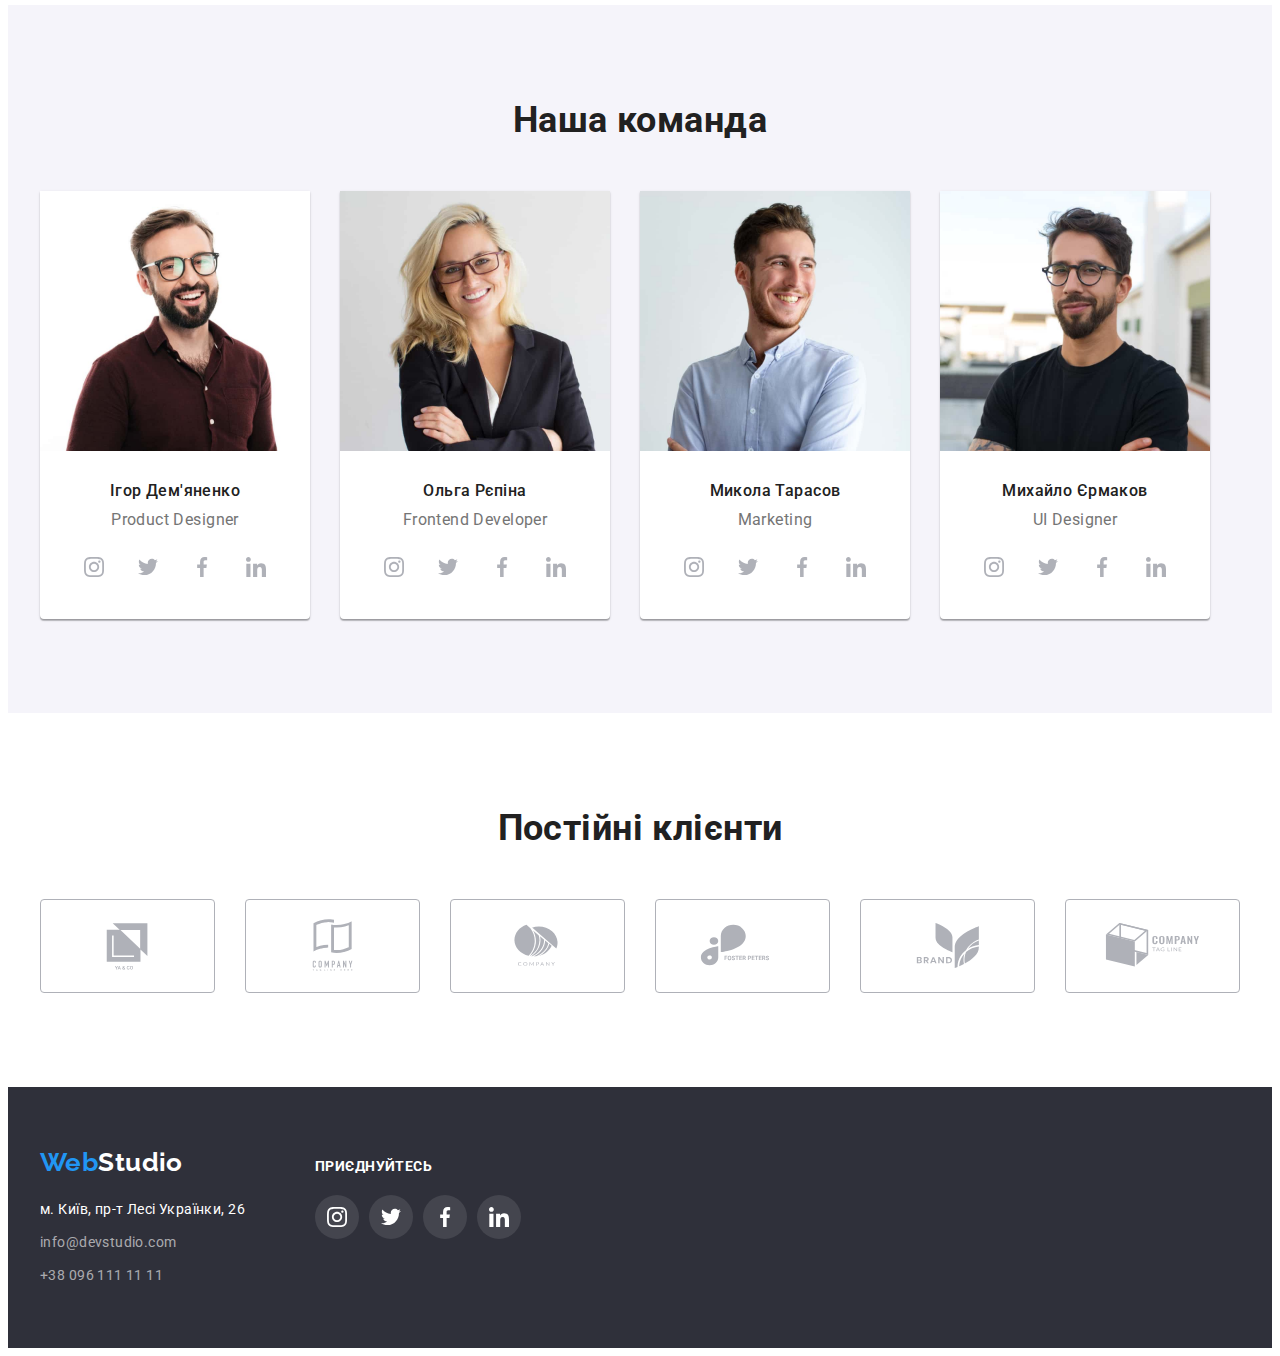
==== commit 2a6113dd: "edited" ====
--- a/index.html
+++ b/index.html
@@ -38,7 +38,7 @@
           <li>
             <div class="li">
                <a class="nav-item contacs nav-icon" href="mailto:info@devstudio.com">  
-                <svg class="svg-mail" width="16px" height="12px">
+                <svg class="svg-mail" width="16" height="12">
                 <use href="./images/symbol-defs.svg#icon-envelope"></use>
               </svg>
               info@devstudio.com</a
@@ -48,7 +48,7 @@
           <li>
             <div class="li">
             <a class="nav-item contacs nav-icon" href="tel:+380961111111">
-              <svg class="svg-tel" width="10px" height="16px">
+              <svg class="svg-tel" width="10" height="16">
                 <use href="./images/symbol-defs.svg#icon-smartphone"></use>
               </svg>
               +38 096 111 11 11</a
@@ -73,10 +73,10 @@
         <h2 class="visually-hidden">Наші переваги</h2>
         <ul class="list advantages-list">
           <li class="advantages-item">
-            <a class="advantages-link" href="">
-              <svg class="advantages-icon" width="70px" height="70px">
+            <div class="advantages-link">
+              <svg class="advantages-icon" width="70" height="70">
                 <use href="./images/symbol-defs.svg#icon-antenna"></use>
-              </svg></a>
+              </svg></div>
                      <h3 class="secondary-title">УВАГА ДО ДЕТАЛЕЙ</h3>
             <p class="text">
               Ідейні міркування, і навіть початок повсякденної роботи з
@@ -84,10 +84,10 @@
             </p>
           </li>
           <li class="advantages-item">
-            <a class="advantages-link" href="">
-              <svg class="advantages-icon" width="70px" height="70px">
+            <div class="advantages-link">
+              <svg class="advantages-icon" width="70" height="70">
                 <use href="./images/symbol-defs.svg#icon-clock"></use>
-              </svg></a>
+              </svg></div>
             <h3 class="secondary-title">ПУНКТУАЛЬНІСТЬ</h3>
             <p class="text">
               Завдання організації, особливо рамки і місце навчання кадрів тягне
@@ -95,20 +95,20 @@
             </p>
           </li>
           <li class="advantages-item">
-            <a class="advantages-link" href="">
-              <svg class="advantages-icon" width="70px" height="70px">
+            <div class="advantages-link">
+              <svg class="advantages-icon" width="70" height="70">
                 <use href="./images/symbol-defs.svg#icon-diagram"></use>
-              </svg></a>
+              </svg></div>
             <h3 class="secondary-title">ПЛАНУВАННЯ</h3>
        <p class="text">
               Так само консультація з широким активом значною мірою зумовлює.
             </p>
           </li>
           <li class="advantages-item">
-            <a class="advantages-link" href="">
-              <svg class="advantages-icon" width="70px" height="70px">
+            <div class="advantages-link">
+              <svg class="advantages-icon" width="70" height="70">
                 <use href="./images/symbol-defs.svg#icon-astronaut"></use>
-              </svg></a>
+              </svg></div>
             <h3 class="secondary-title">СУЧАСНІ ТЕХНОЛОГІЇ</h3>
             <p class="text">
               Значимість цих проблем настільки очевидна, що реалізація планових
@@ -167,28 +167,28 @@
             <ul class="list team-networks">
               <li class="team-networks-item">
                 <a class="team-networks-link" href="">
-                  <svg class="team-networks-icons" width="20px" height="20px">
+                  <svg class="team-networks-icons" width="20" height="20">
                     <use href="./images/symbol-defs.svg#icon-instagram">
                     </use>
                   </svg>
                 </a></li>
                 <li class="team-networks-item">
                   <a class="team-networks-link" href="">
-                    <svg class="team-networks-icons" width="20px" height="20px">
+                    <svg class="team-networks-icons" width="20" height="20">
                       <use href="./images/symbol-defs.svg#icon-twitter">
                         </use>
                     </svg>
                   </a></li>
                   <li class="team-networks-item">
                     <a class="team-networks-link" href="">
-                      <svg class="team-networks-icons" width="20px" height="20px">
+                      <svg class="team-networks-icons" width="20" height="20">
                         <use href="./images/symbol-defs.svg#icon-facebook">
                             </use>
                       </svg>
                     </a></li>
                     <li class="team-networks-item">
                       <a class="team-networks-link" href="">
-                        <svg class="team-networks-icons" width="20px" height="20px">
+                        <svg class="team-networks-icons" width="20" height="20">
                           <use href="./images/symbol-defs.svg#icon-linkedin">
                                 </use>
                         </svg>
@@ -209,28 +209,28 @@
             <ul class="list team-networks">
               <li class="team-networks-item">
                 <a class="team-networks-link" href="">
-                  <svg class="team-networks-icons" width="20px" height="20px">
+                  <svg class="team-networks-icons" width="20" height="20">
                     <use href="./images/symbol-defs.svg#icon-instagram">
                     </use>
                   </svg>
                 </a></li>
                 <li class="team-networks-item">
                   <a class="team-networks-link" href="">
-                    <svg class="team-networks-icons" width="20px" height="20px">
+                    <svg class="team-networks-icons" width="20" height="20">
                       <use href="./images/symbol-defs.svg#icon-twitter">
                         </use>
                     </svg>
                   </a></li>
                   <li class="team-networks-item">
                     <a class="team-networks-link" href="">
-                      <svg class="team-networks-icons" width="20px" height="20px">
+                      <svg class="team-networks-icons" width="20" height="20">
                         <use href="./images/symbol-defs.svg#icon-facebook">
                             </use>
                       </svg>
                     </a></li>
                     <li class="team-networks-item">
                       <a class="team-networks-link" href="">
-                        <svg class="team-networks-icons" width="20px" height="20px">
+                        <svg class="team-networks-icons" width="20" height="20">
                           <use href="./images/symbol-defs.svg#icon-linkedin">
                                 </use>
                         </svg>
@@ -251,28 +251,28 @@
             <ul class="list team-networks">
               <li class="team-networks-item">
                 <a class="team-networks-link" href="">
-                  <svg class="team-networks-icons" width="20px" height="20px">
+                  <svg class="team-networks-icons" width="20" height="20">
                     <use href="./images/symbol-defs.svg#icon-instagram">
                     </use>
                   </svg>
                 </a></li>
                 <li class="team-networks-item">
                   <a class="team-networks-link" href="">
-                    <svg class="team-networks-icons" width="20px" height="20px">
+                    <svg class="team-networks-icons" width="20" height="20">
                       <use href="./images/symbol-defs.svg#icon-twitter">
                         </use>
                     </svg>
                   </a></li>
                   <li class="team-networks-item">
                     <a class="team-networks-link" href="">
-                      <svg class="team-networks-icons" width="20px" height="20px">
+                      <svg class="team-networks-icons" width="20" height="20">
                         <use href="./images/symbol-defs.svg#icon-facebook">
                             </use>
                       </svg>
                     </a></li>
                     <li class="team-networks-item">
                       <a class="team-networks-link" href="">
-                        <svg class="team-networks-icons" width="20px" height="20px">
+                        <svg class="team-networks-icons" width="20" height="20">
                           <use href="./images/symbol-defs.svg#icon-linkedin">
                                 </use>
                         </svg>
@@ -293,28 +293,28 @@
             <ul class="list team-networks">
               <li class="team-networks-item">
                 <a class="team-networks-link" href="">
-                  <svg class="team-networks-icons" width="20px" height="20px">
+                  <svg class="team-networks-icons" width="20" height="20">
                     <use href="./images/symbol-defs.svg#icon-instagram">
                     </use>
                   </svg>
                 </a></li>
                 <li class="team-networks-item">
                   <a class="team-networks-link" href="">
-                    <svg class="team-networks-icons" width="20px" height="20px">
+                    <svg class="team-networks-icons" width="20" height="20">
                       <use href="./images/symbol-defs.svg#icon-twitter">
                         </use>
                     </svg>
                   </a></li>
                   <li class="team-networks-item">
                     <a class="team-networks-link" href="">
-                      <svg class="team-networks-icons" width="20px" height="20px">
+                      <svg class="team-networks-icons" width="20" height="20">
                         <use href="./images/symbol-defs.svg#icon-facebook">
                             </use>
                       </svg>
                     </a></li>
                     <li class="team-networks-item">
                       <a class="team-networks-link" href="">
-                        <svg class="team-networks-icons" width="20px" height="20px">
+                        <svg class="team-networks-icons" width="20" height="20">
                           <use href="./images/symbol-defs.svg#icon-linkedin">
                                 </use>
                         </svg>
@@ -332,33 +332,33 @@
           <ul class="list customers-list">
             <li class="customers-button">
               <a class="customers-link" href="">
-              <svg class="customers-icon" >
+              <svg class="customers-icon" width="106" height="60">
                 <use href="./images/symbol-defs.svg#icon-Logo-5"></use>
               </svg></a>
             </li>
             <li class="customers-button">
               <a class="customers-link" href="">
-              <svg class="customers-icon"><use href="./images/symbol-defs.svg#icon-Logo-4"></use>
-              </svg></a>
-            </li>
-            <li class="customers-button">
-              <a class="customers-link" href="">
-              <svg class="customers-icon"><use href="./images/symbol-defs.svg#icon-Logo-3"></use>
-              </svg></a>
-            </li>
-            <li class="customers-button">
-              <a class="customers-link" href="">
-              <svg class="customers-icon"><use href="./images/symbol-defs.svg#icon-Logo-6"></use>
-              </svg></a>
-            </li>
-            <li class="customers-button">
-              <a class="customers-link" href="">
-              <svg class="customers-icon"><use href="./images/symbol-defs.svg#icon-Logo-1"></use>
-              </svg></a>
-            </li>
-            <li class="customers-button">
-              <a class="customers-link" href="">
-              <svg class="customers-icon"><use href="./images/symbol-defs.svg#icon-Logo-2"></use>
+              <svg class="customers-icon" width="106" height="60"><use href="./images/symbol-defs.svg#icon-Logo-4"></use>
+              </svg></a>
+            </li>
+            <li class="customers-button">
+              <a class="customers-link" href="">
+              <svg class="customers-icon" width="106" height="60"><use href="./images/symbol-defs.svg#icon-Logo-3"></use>
+              </svg></a>
+            </li>
+            <li class="customers-button">
+              <a class="customers-link" href="">
+              <svg class="customers-icon" width="106" height="60"><use href="./images/symbol-defs.svg#icon-Logo-6"></use>
+              </svg></a>
+            </li>
+            <li class="customers-button">
+              <a class="customers-link" href="">
+              <svg class="customers-icon" width="106" height="60"><use href="./images/symbol-defs.svg#icon-Logo-1"></use>
+              </svg></a>
+            </li>
+            <li class="customers-button">
+              <a class="customers-link" href="">
+              <svg class="customers-icon" width="106" height="60"><use href="./images/symbol-defs.svg#icon-Logo-2"></use>
               </svg></a>
             </li>
           </ul>
@@ -400,28 +400,28 @@
       <ul class="list join-list">
         <li class="join-item">
           <a class="join-link" href="">
-            <svg class="join-icon"  width="20px" height="20px">
+            <svg class="join-icon"  width="20" height="20">
               <use href="./images/symbol-defs.svg#icon-instagram" 
             ></use>
             </svg>
           </a></li>
         <li class="join-item">
           <a class="join-link" href="">
-            <svg class="join-icon"  width="20px" height="20px">
+            <svg class="join-icon"  width="20" height="20">
               <use href="./images/symbol-defs.svg#icon-twitter" 
             ></use>
             </svg>
         </a></li>
         <li class="join-item">
           <a class="join-link" href="">
-            <svg class="join-icon"  width="20px" height="20px">
+            <svg class="join-icon"  width="20" height="20">
               <use href="./images/symbol-defs.svg#icon-facebook" 
             ></use>
             </svg>
         </a></li>
         <li class="join-item">
           <a class="join-link" href="">
-            <svg class="join-icon"  width="20px" height="20px">
+            <svg class="join-icon"  width="20" height="20">
               <use href="./images/symbol-defs.svg#icon-linkedin" 
             ></use>
             </svg>
--- a/css/style.css
+++ b/css/style.css
@@ -183,6 +183,9 @@
     text-align: center;
     padding-top: 200px;
     padding-bottom: 200px;
+    max-width: 1600px;
+    margin-left: auto;
+    margin-right: auto;
 }
 
 .hero-title {
@@ -250,7 +253,9 @@
 
 .advantages-link {
     display: flex;
-    padding: 25px 100px;
+    justify-content: center;
+    align-items: center;
+    height: 120px;
     background-color: var(--secondary-babackground-color);
     margin-bottom: 30px;
 }
@@ -389,8 +394,11 @@
 }
 
 .customers-button {
+    display: block;
+    width: 170px;
+    height: 92px;
     border: 1px solid var(--icon-color);
-    padding: 16px 32px;
+    /* padding: 16px 32px; */
     border-radius: 4px;
     width: calc((100% - 150px) / 6);
 }
@@ -400,8 +408,8 @@
     display: flex;
     justify-content: center;
     align-items: center;
-    width: 106px;
-    height: 60px;
+    width: 100%;
+    height: 100%;
     color: var(--icon-color);
 }
 
@@ -503,6 +511,7 @@
 
 .footer-flex {
     display: flex;
+    align-items: baseline;
     gap: 70px;
 
 }
@@ -557,6 +566,10 @@
     gap: 30px;
 }
 
+.portfolio-card {
+    display: block;
+    text-decoration: none;
+}
 
 .portfolio-inform {
     padding: 20px 24px;
@@ -576,11 +589,12 @@
 }
 
 .portfolio-text {
+    color: var(--main-color);
     font-size: 16px;
     line-height: 1.88;
 }
 
-.portfolio-item:hover,
-.portfolio-item:focus {
+.portfolio-card:hover,
+.portfolio-card:focus {
     box-shadow: 0px 1px 1px rgba(0, 0, 0, 0.12), 0px 4px 4px rgba(0, 0, 0, 0.06), 1px 4px 6px rgba(0, 0, 0, 0.16);
 }